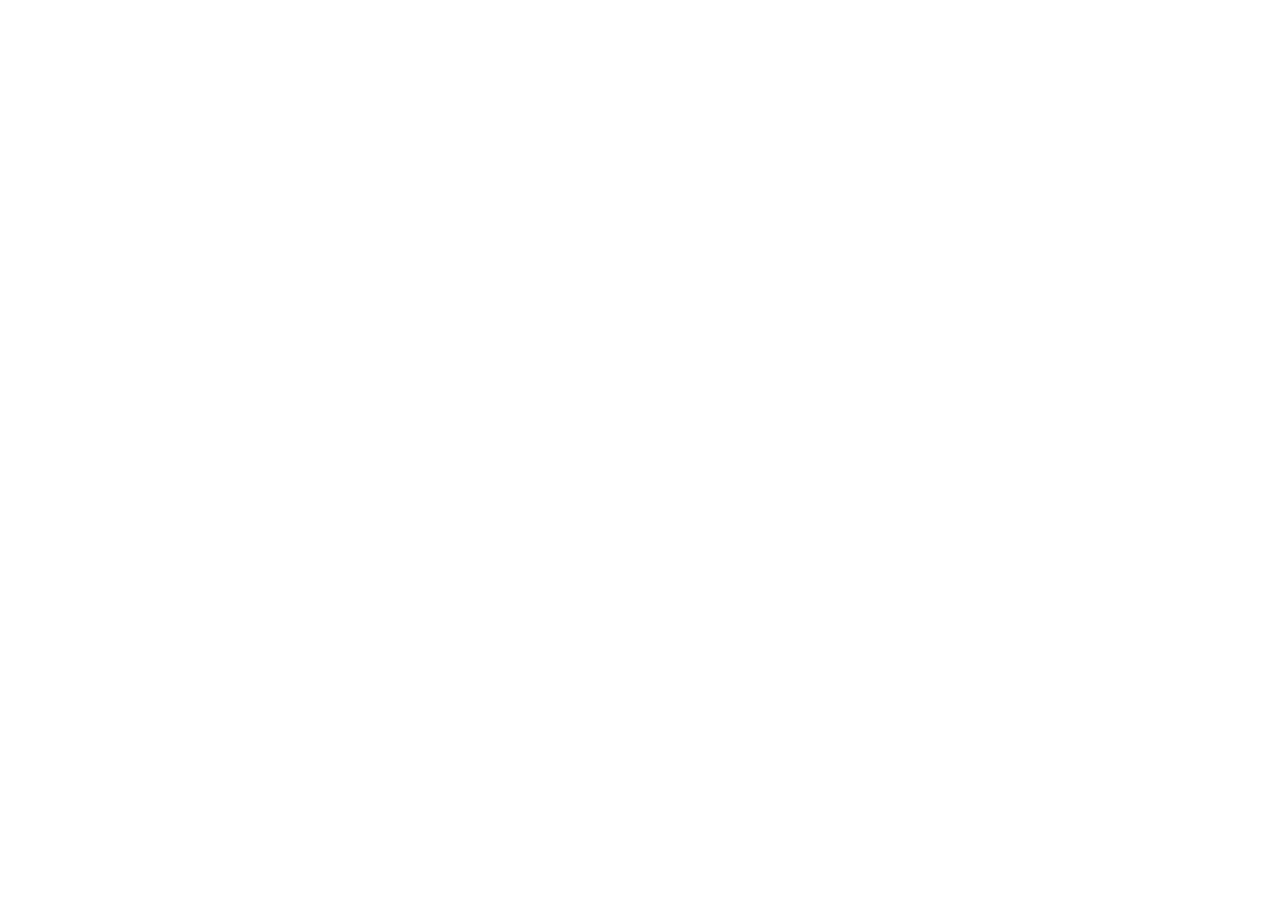
==== starter-code/index.html @ bb139bde "ATM HW Ola Alyamani" ====
<!DOCTYPE html>
<html lang="en">
<head>
    <meta charset="UTF-8">
    <meta name="viewport" content="width=device-width, initial-scale=1.0">
    <link rel="stylesheet" href="/css/main.css">
    <title>ATM Interface</title>
</head>
<body>
    <!-- Home screen, this screen is for insert card -->

    <div id="screen__pin">

    </div>
    
    <div id="screen__landing">
        
    </div>
    
    <div id="screen__withdrawal">

    </div>

    <div id="screen__deposit">

    </div>
    <div id="screen__balance">

    </div>
<script src="js/jQuery.js"></script>
<script src="js/main.js"></script>
    
</body>
</html>
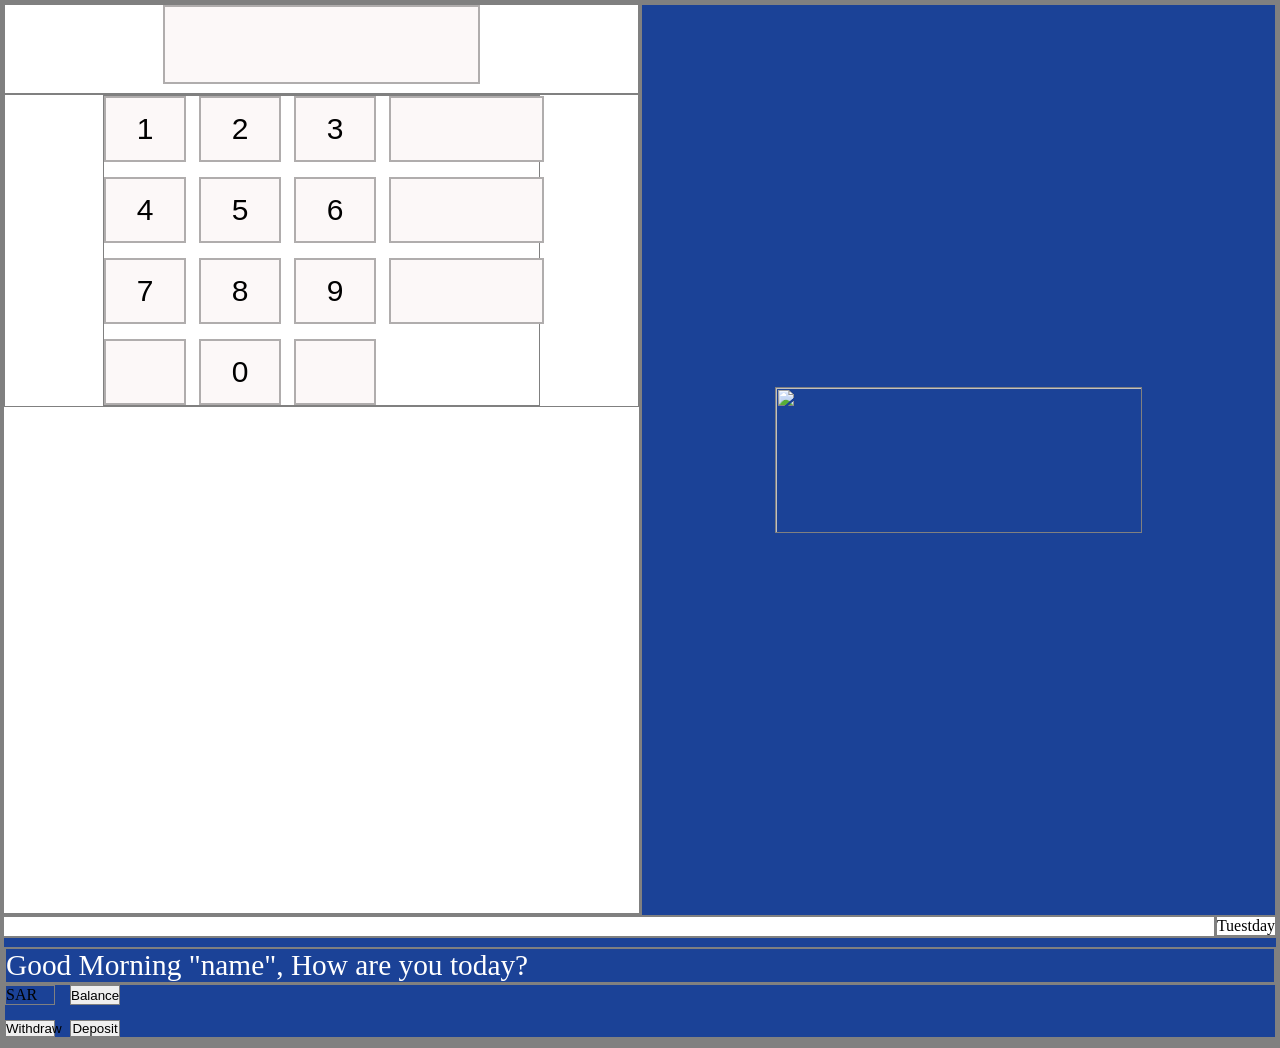
==== commit 29a5ead9: "try for date" ====
--- a/starter-code/index.html
+++ b/starter-code/index.html
@@ -1,22 +1,67 @@
 <!DOCTYPE html>
 <html lang="en">
+
 <head>
     <meta charset="UTF-8">
     <meta name="viewport" content="width=device-width, initial-scale=1.0">
-    <link rel="stylesheet" href="/css/main.css">
+    <link rel="stylesheet" href="../starter-code/css/main.css">
     <title>ATM Interface</title>
 </head>
+
 <body>
     <!-- Home screen, this screen is for insert card -->
 
     <div id="screen__pin">
+        <span id='To_Right'>
+            <span id='ThePin'>
+                <input type="text" id="inp_num">
+            </span>
+            <span id='container'>
+                <span id='pin_button'>
+                    <button class='call_number' id='1' value='1'>1</button>
+                    <button class='call_number' id='2' value='2'>2</button>
+                    <button class='call_number' id='3' value='3'>3</button>
+                    <button class="Operating_buttons cancle"></button>
+                    <button class='call_number' id='4' value='4'>4</button>
+                    <button class='call_number' id='5' value='5'>5</button>
+                    <button class='call_number' id='6' value='6'>6</button>
+                    <button class="Operating_buttons delete"></button>
+                    <button class='call_number' id='7' value='7'>7</button>
+                    <button class='call_number' id='8' value='8'>8</button>
+                    <button class='call_number' id='9' value='9'>9</button>
+                    <button class="Operating_buttons accept"></button>
+                    <div class='call_number'></div>
+                    <button class='call_number' id='0' value='0'>0</button>
+                    <div class='call_number'></div>
+                </span>
+            </span>
+        </span>
+        <span id='To_Left'>
+            <span id='Logo'>
+                <img
+                    src='https://upload.wikimedia.org/wikipedia/commons/thumb/f/f1/Al_Rajhi_Bank_Logo.svg/2000px-Al_Rajhi_Bank_Logo.svg.png'>
+            </span>
+        </span>
+    </div>
 
+    <div id="screen__landing">
+        <div id="date_time">
+            <div id="Time"></div>
+            <div id="Date">Tuestday</div>
+        </div>
+        <div id="dashborde">
+            <div id="message-tap">
+                <p>Good Morning "name", How are you today?</p>
+            </div>
+            <div id="window">
+                <span id="amount_but">SAR</span>
+                <button id="balance_but">Balance</button>
+                <button id="withdraw_but">Withdraw</button>
+                <button id="deposit_but">Deposit</button>
+            </div>
+        </div>
     </div>
-    
-    <div id="screen__landing">
-        
-    </div>
-    
+
     <div id="screen__withdrawal">
 
     </div>
@@ -27,8 +72,9 @@
     <div id="screen__balance">
 
     </div>
-<script src="js/jQuery.js"></script>
-<script src="js/main.js"></script>
-    
+    <script src="../starter-code/js/jQuery.js"></script>
+    <script src="../starter-code/js/main.js"></script>
+
 </body>
+
 </html>
--- a/starter-code/css/main.css
+++ b/starter-code/css/main.css
@@ -0,0 +1,167 @@
+* {
+  box-sizing: border-box;
+  margin: 0;
+  padding: 0;
+  border: 1px solid grey;
+}
+
+#screen__pin {
+  display: grid;
+  grid-template-columns: 50% 50%;
+  height: 57em;
+}
+
+#To_Right,
+#To_Left {
+  width: auto;
+}
+
+#Logo {
+  background-color: rgb(27, 66, 151);
+  height: 57em;
+  display: flex;
+  justify-content: center;
+  align-items: center;
+}
+
+#Logo img {
+  height: 20ex;
+  width: 50ex;
+}
+
+#ThePin,
+#container {
+  width: auto;
+  display: flex;
+  justify-content: center;
+  align-items: center;
+}
+
+#inp_num {
+  width: 20ex;
+  height: 5ex;
+  margin-bottom: 9px;
+}
+
+#pin_button {
+  display: grid;
+  grid-template-columns: 80px 80px 80px 150px;
+  gap: 15px;
+}
+
+.call_number,
+.Operating_buttons,
+#inp_num {
+  background-color: rgb(252, 248, 248);
+  border: rgba(0, 0, 0, 0.3) solid 2px;
+  font-size: 30px;
+  text-align: center;
+}
+
+.call_number {
+  width: 82px;
+  height: 66px;
+}
+
+.Operating_buttons {
+  width: 155px;
+}
+
+.Click:hover {
+  background-color: rgb(27, 66, 151);
+  color: white;
+}
+
+#command_span {
+  width: 33ex;
+  height: 66px;
+  display: flex;
+  flex-direction: column;
+  transform: translate(45ex, -43ex);
+}
+
+.command_button {
+  height: 50ex;
+  background-color: rgb(252, 248, 248);
+  border: rgba(0, 0, 0, 0.3) solid 2px;
+  margin: 11px;
+}
+
+/*#Yellow{
+    background-color: yellow;
+    height: 1ex;
+    width: 26ex;
+    margin-top: 5ex;
+    margin-left: 4px;
+    margin-right: 5px;
+}
+
+#Red{
+    background-color: red;
+    height: 1ex;
+    width: 26ex;
+    margin-top: 6ex;
+    margin-left: 4px;
+    margin-right: 5px;
+}
+
+#Green{
+    background-color: green;
+    height: 1ex;
+    width: 26ex;
+    margin-top: 6ex;
+    margin-left: 4px;
+    margin-right: 5px;
+}
+
+#intnum{
+    display: flex;
+    align-content: center;
+    float: right;
+    margin-top: 60px;
+    margin-bottom: 10px;
+}
+
+#intnum p{
+    background-color: rgb(252, 248, 248);
+    height: 60px;
+    width: 280px;
+    border: rgba(0, 0, 0, 0.3) solid 2px;
+}
+
+#cancelbut button{
+width: 50px;
+} */
+
+#date_time {
+  display: flex;
+  justify-content: flex-end;
+}
+
+#dashborde {
+  background-color: rgb(27, 66, 151);
+}
+
+#message-tap {
+  color: #ffffff;
+  margin-top: 9px;
+  font-size: 4ex;
+}
+
+#window {
+  display: grid;
+  grid-template-columns: 50px 50px;
+  gap: 15px;
+}
+
+/* #amount_but, #balance_but {
+  width: 50ex;
+  height: 30ex;
+}
+
+
+#withdraw_but, #deposit_but {
+  width: 30ex;
+  height: 20ex;
+} */
+
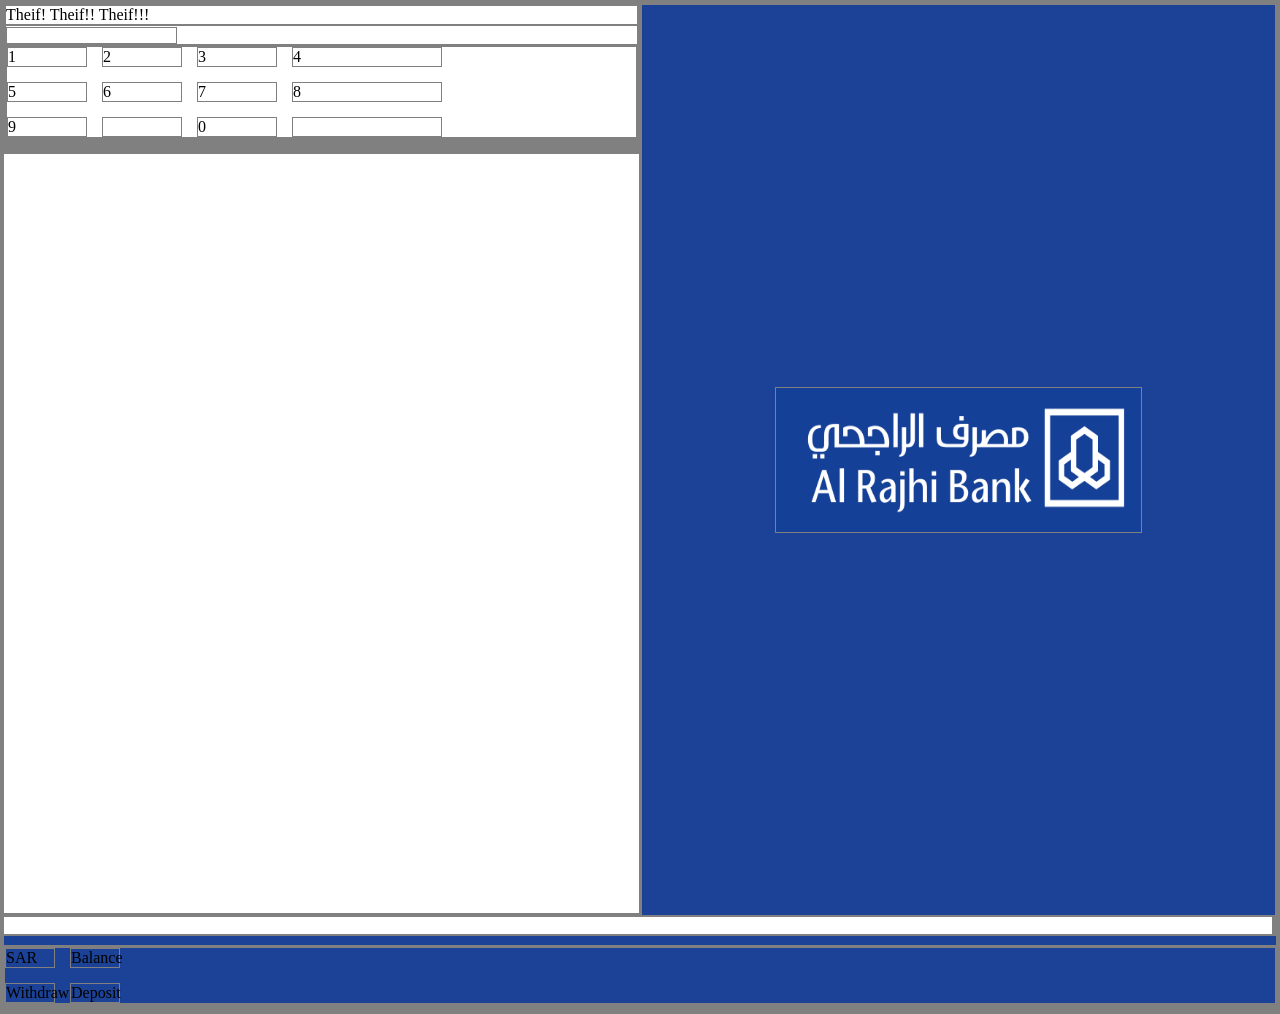
==== commit 72d39e54: "Update index.html" ====
--- a/starter-code/index.html
+++ b/starter-code/index.html
@@ -12,52 +12,74 @@
     <!-- Home screen, this screen is for insert card -->
 
     <div id="screen__pin">
-        <span id='To_Right'>
-            <span id='ThePin'>
-                <input type="text" id="inp_num">
-            </span>
-            <span id='container'>
-                <span id='pin_button'>
-                    <button class='call_number' id='1' value='1'>1</button>
-                    <button class='call_number' id='2' value='2'>2</button>
-                    <button class='call_number' id='3' value='3'>3</button>
-                    <button class="Operating_buttons cancle"></button>
-                    <button class='call_number' id='4' value='4'>4</button>
-                    <button class='call_number' id='5' value='5'>5</button>
-                    <button class='call_number' id='6' value='6'>6</button>
-                    <button class="Operating_buttons delete"></button>
-                    <button class='call_number' id='7' value='7'>7</button>
-                    <button class='call_number' id='8' value='8'>8</button>
-                    <button class='call_number' id='9' value='9'>9</button>
-                    <button class="Operating_buttons accept"></button>
-                    <div class='call_number'></div>
-                    <button class='call_number' id='0' value='0'>0</button>
-                    <div class='call_number'></div>
-                </span>
-            </span>
-        </span>
-        <span id='To_Left'>
-            <span id='Logo'>
-                <img
-                    src='https://upload.wikimedia.org/wikipedia/commons/thumb/f/f1/Al_Rajhi_Bank_Logo.svg/2000px-Al_Rajhi_Bank_Logo.svg.png'>
-            </span>
-        </span>
+        <div class='container'>
+
+            <form>
+                <p id="error_messag">Theif! Theif!! Theif!!!</p>
+
+                <div id="box">
+                    <input type="text" id="text_box" name="display">
+                </div>
+
+                <div class="selected">
+                    <div id='pin_button'>
+                            <div class="pin_num" id="1">1</div>
+                            <div class="pin_num" id="2">2</div>
+                            <div class="pin_num" id="3">3</div>
+                        
+                            <div class="pin_num" id="4">4</div>
+                            <div class="pin_num" id="5">5</div>
+                            <div class="pin_num" id="6">6</div>
+
+                            <div class="pin_num" id="7">7</div>
+                            <div class="pin_num" id="8">8</div>
+                            <div class="pin_num" id="9">9</div>
+
+                            <div class="emt_btn"></div>
+                            <div class="pin_num" id="0">0</div>
+                            <div class="emt_btn"></div>
+                    </div>
+                    <div class="opration_btn">
+                        <div id="cancel">
+                            <div id="cancel_btn_color"></div>
+                        </div>
+                        <div id="clear">
+                            <div id="clear_btn_color"></div>
+                        </div>
+                        <div id="enter">
+                            <div id="enter_btn_color"></div>
+                        </div>
+                    </div>
+                </div>
+            </form>
+        </div>
+
+        <div class="container">
+            <div id='Logo'>
+                <img src="../img/2000px-Al_Rajhi_Bank_Logo.svg.png" alt="Al_Rajhi_Bank_Logo">
+            </div>
+        </div>
     </div>
 
     <div id="screen__landing">
         <div id="date_time">
             <div id="Time"></div>
-            <div id="Date">Tuestday</div>
+            <br>
+            <div id="Date"></div>
         </div>
         <div id="dashborde">
             <div id="message-tap">
-                <p>Good Morning "name", How are you today?</p>
+                <!-- <p>Good Morning "name", How are you today?</p> -->
             </div>
             <div id="window">
-                <span id="amount_but">SAR</span>
+                <!-- <span id="amount_but">SAR</div>
                 <button id="balance_but">Balance</button>
                 <button id="withdraw_but">Withdraw</button>
-                <button id="deposit_but">Deposit</button>
+                <button id="deposit_but">Deposit</button> -->
+                <div id="amount">SAR</div>
+                <div id="balance_but">Balance</div>
+                <div id="withdraw_but">Withdraw</div>
+                <div id="deposit_but">Deposit</div>
             </div>
         </div>
     </div>
@@ -77,4 +99,4 @@
 
 </body>
 
-</html>+</html>
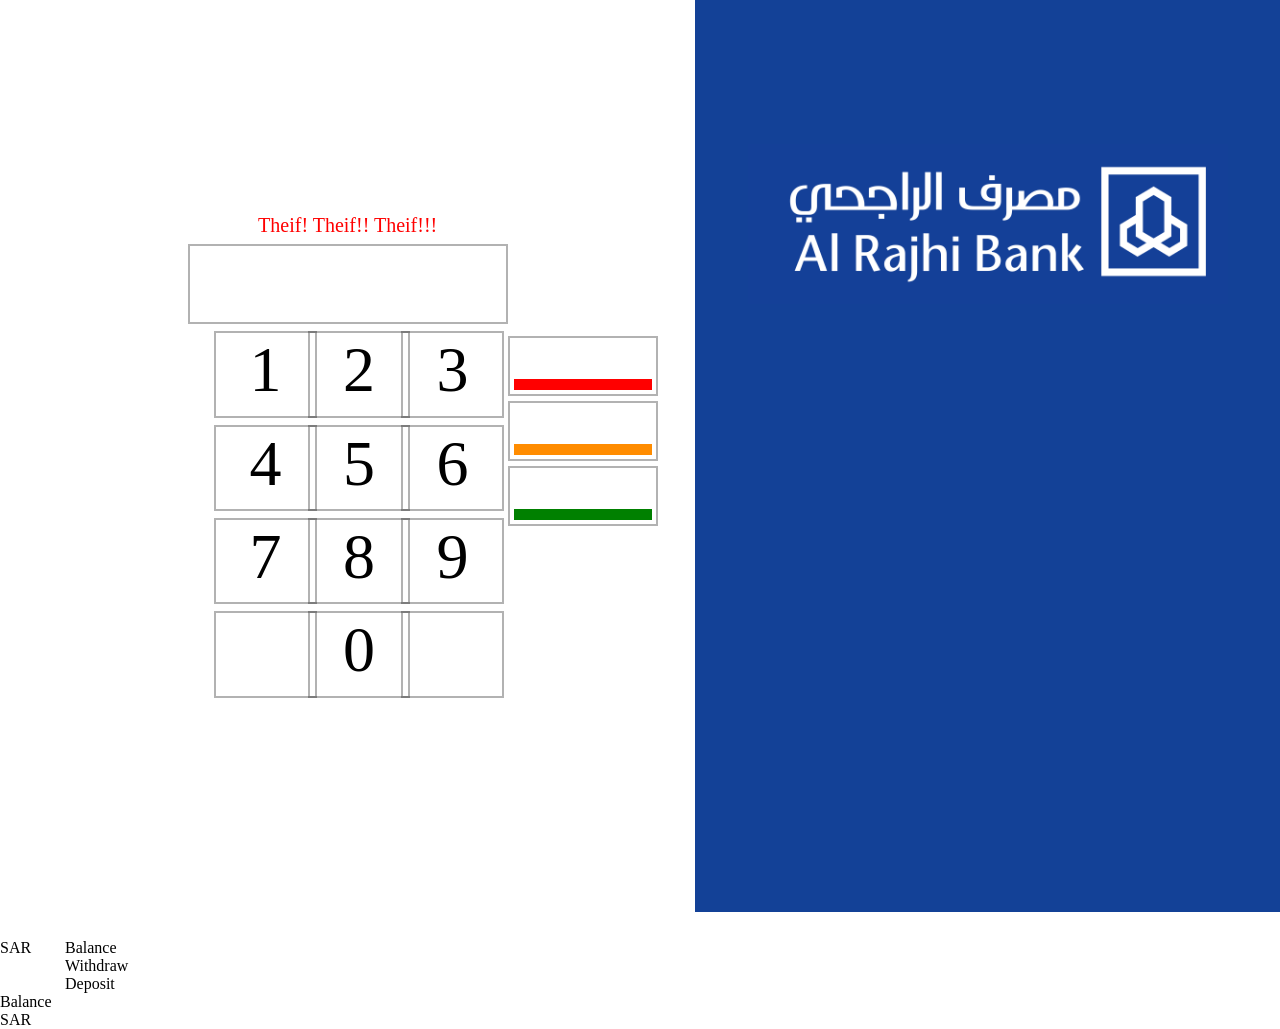
==== commit 01bf935c: "New Update index.html" ====
--- a/starter-code/index.html
+++ b/starter-code/index.html
@@ -23,23 +23,23 @@
 
                 <div class="selected">
                     <div id='pin_button'>
-                            <div class="pin_num" id="1">1</div>
-                            <div class="pin_num" id="2">2</div>
-                            <div class="pin_num" id="3">3</div>
-                        
-                            <div class="pin_num" id="4">4</div>
-                            <div class="pin_num" id="5">5</div>
-                            <div class="pin_num" id="6">6</div>
+                        <div class="pin_num" id="1">1</div>
+                        <div class="pin_num" id="2">2</div>
+                        <div class="pin_num" id="3">3</div>
 
-                            <div class="pin_num" id="7">7</div>
-                            <div class="pin_num" id="8">8</div>
-                            <div class="pin_num" id="9">9</div>
+                        <div class="pin_num" id="4">4</div>
+                        <div class="pin_num" id="5">5</div>
+                        <div class="pin_num" id="6">6</div>
 
-                            <div class="emt_btn"></div>
-                            <div class="pin_num" id="0">0</div>
-                            <div class="emt_btn"></div>
+                        <div class="pin_num" id="7">7</div>
+                        <div class="pin_num" id="8">8</div>
+                        <div class="pin_num" id="9">9</div>
+
+                        <div class="emt_btn"></div>
+                        <div class="pin_num" id="0">0</div>
+                        <div class="emt_btn"></div>
                     </div>
-                    <div class="opration_btn">
+                    <div id="opration_btn">
                         <div id="cancel">
                             <div id="cancel_btn_color"></div>
                         </div>
@@ -62,26 +62,35 @@
     </div>
 
     <div id="screen__landing">
-        <div id="date_time">
+
+        <div id="date_time_item">
+
             <div id="Time"></div>
             <br>
             <div id="Date"></div>
+
         </div>
-        <div id="dashborde">
+
+        <div id="dashboard">
+
             <div id="message-tap">
                 <!-- <p>Good Morning "name", How are you today?</p> -->
             </div>
             <div id="window">
-                <!-- <span id="amount_but">SAR</div>
-                <button id="balance_but">Balance</button>
-                <button id="withdraw_but">Withdraw</button>
-                <button id="deposit_but">Deposit</button> -->
-                <div id="amount">SAR</div>
-                <div id="balance_but">Balance</div>
-                <div id="withdraw_but">Withdraw</div>
-                <div id="deposit_but">Deposit</div>
+                <div id="anmount__screen">
+                    <!-- <div id="amount_num">50</div> -->
+                    <div id="amount">SAR</div>
+                </div>
+
+                <div id="processes__btn">
+                    <div id="balance_btn">Balance</div>
+                    <div id="withdraw_btn">Withdraw</div>
+                    <div id="deposit_btn">Deposit</div>
+                </div>
             </div>
+
         </div>
+
     </div>
 
     <div id="screen__withdrawal">
@@ -92,7 +101,14 @@
 
     </div>
     <div id="screen__balance">
-
+        <div id="balance_text">
+            <p>Balance</p>
+        </div>
+        <div id="balanc_num">
+            <!-- <div id="amount_num">50</div> -->
+            <div id="currency">SAR</div>
+        </div>
+        <div id="back_btn"></div>
     </div>
     <script src="../starter-code/js/jQuery.js"></script>
     <script src="../starter-code/js/main.js"></script>
--- a/starter-code/css/main.css
+++ b/starter-code/css/main.css
@@ -2,69 +2,103 @@
   box-sizing: border-box;
   margin: 0;
   padding: 0;
-  border: 1px solid grey;
+  /* border: 1px solid grey; */
 }
 
 #screen__pin {
   display: grid;
-  grid-template-columns: 50% 50%;
-  height: 57em;
+  grid-template-columns: repeat(2, 1fr);
+  height: 100%;
 }
 
-#To_Right,
-#To_Left {
-  width: auto;
+form{
+  display: flex;
+    flex-direction: column;
+    align-items: center;
+    justify-content: center;
+    height: 100%;
 }
 
 #Logo {
-  background-color: rgb(27, 66, 151);
+  background-color: #134197;
   height: 57em;
+  padding-top: 9rem;
+  display: flex;
+  justify-content: center;
+}
+
+#Logo img {
+  height: 10em;
+  width: 30em;
+}
+
+#error_messag {
+  color: red;
+  font-size: 20px;
+  text-align: center;
+}
+
+#box{
   display: flex;
   justify-content: center;
   align-items: center;
 }
 
-#Logo img {
-  height: 20ex;
-  width: 50ex;
+#text_box {
+  width: 20rem;
+  height: 5rem;
+  margin: 7px;
+  border: rgba(0, 0, 0, 0.3) solid 2px;
+  text-align: center;
 }
 
-#ThePin,
-#container {
-  width: auto;
-  display: flex;
-  justify-content: center;
-  align-items: center;
-}
-
-#inp_num {
-  width: 20ex;
-  height: 5ex;
-  margin-bottom: 9px;
+.selected{
+  display: grid;
+  grid-template-columns: 60% 40%;
+  margin-left: 13.4rem;
 }
 
 #pin_button {
+  font-size: 4rem;
   display: grid;
-  grid-template-columns: 80px 80px 80px 150px;
-  gap: 15px;
+  grid-template-columns: 30% 30% 30%;
+  gap: 6.9px;
 }
 
-.call_number,
-.Operating_buttons,
-#inp_num {
-  background-color: rgb(252, 248, 248);
+.pin_num,
+.emt_btn {
   border: rgba(0, 0, 0, 0.3) solid 2px;
-  font-size: 30px;
   text-align: center;
+  height: 5.4rem;
+  width: 6.4rem;
 }
 
-.call_number {
-  width: 82px;
-  height: 66px;
+#cancel,
+#clear,
+#enter {
+  width: 150px;
+  height: 60px;
+  border: rgba(0, 0, 0, 0.3) solid 2px;
+  margin: 5px;
 }
 
-.Operating_buttons {
-  width: 155px;
+#cancel_btn_color,
+#clear_btn_color,
+#enter_btn_color {
+  margin: 41px 4px 0px 4px;
+  height: 11px;
+}
+
+#cancel_btn_color {
+  background-color: red;
+}
+
+#clear_btn_color {
+  background-color: darkorange;
+}
+
+#enter_btn_color {
+  background-color: green;
 }
 
 .Click:hover {
@@ -87,52 +121,6 @@
   margin: 11px;
 }
 
-/*#Yellow{
-    background-color: yellow;
-    height: 1ex;
-    width: 26ex;
-    margin-top: 5ex;
-    margin-left: 4px;
-    margin-right: 5px;
-}
-
-#Red{
-    background-color: red;
-    height: 1ex;
-    width: 26ex;
-    margin-top: 6ex;
-    margin-left: 4px;
-    margin-right: 5px;
-}
-
-#Green{
-    background-color: green;
-    height: 1ex;
-    width: 26ex;
-    margin-top: 6ex;
-    margin-left: 4px;
-    margin-right: 5px;
-}
-
-#intnum{
-    display: flex;
-    align-content: center;
-    float: right;
-    margin-top: 60px;
-    margin-bottom: 10px;
-}
-
-#intnum p{
-    background-color: rgb(252, 248, 248);
-    height: 60px;
-    width: 280px;
-    border: rgba(0, 0, 0, 0.3) solid 2px;
-}
-
-#cancelbut button{
-width: 50px;
-} */
-
 #date_time {
   display: flex;
   justify-content: flex-end;
@@ -153,15 +141,3 @@
   grid-template-columns: 50px 50px;
   gap: 15px;
 }
-
-/* #amount_but, #balance_but {
-  width: 50ex;
-  height: 30ex;
-}
-
-
-#withdraw_but, #deposit_but {
-  width: 30ex;
-  height: 20ex;
-} */
-
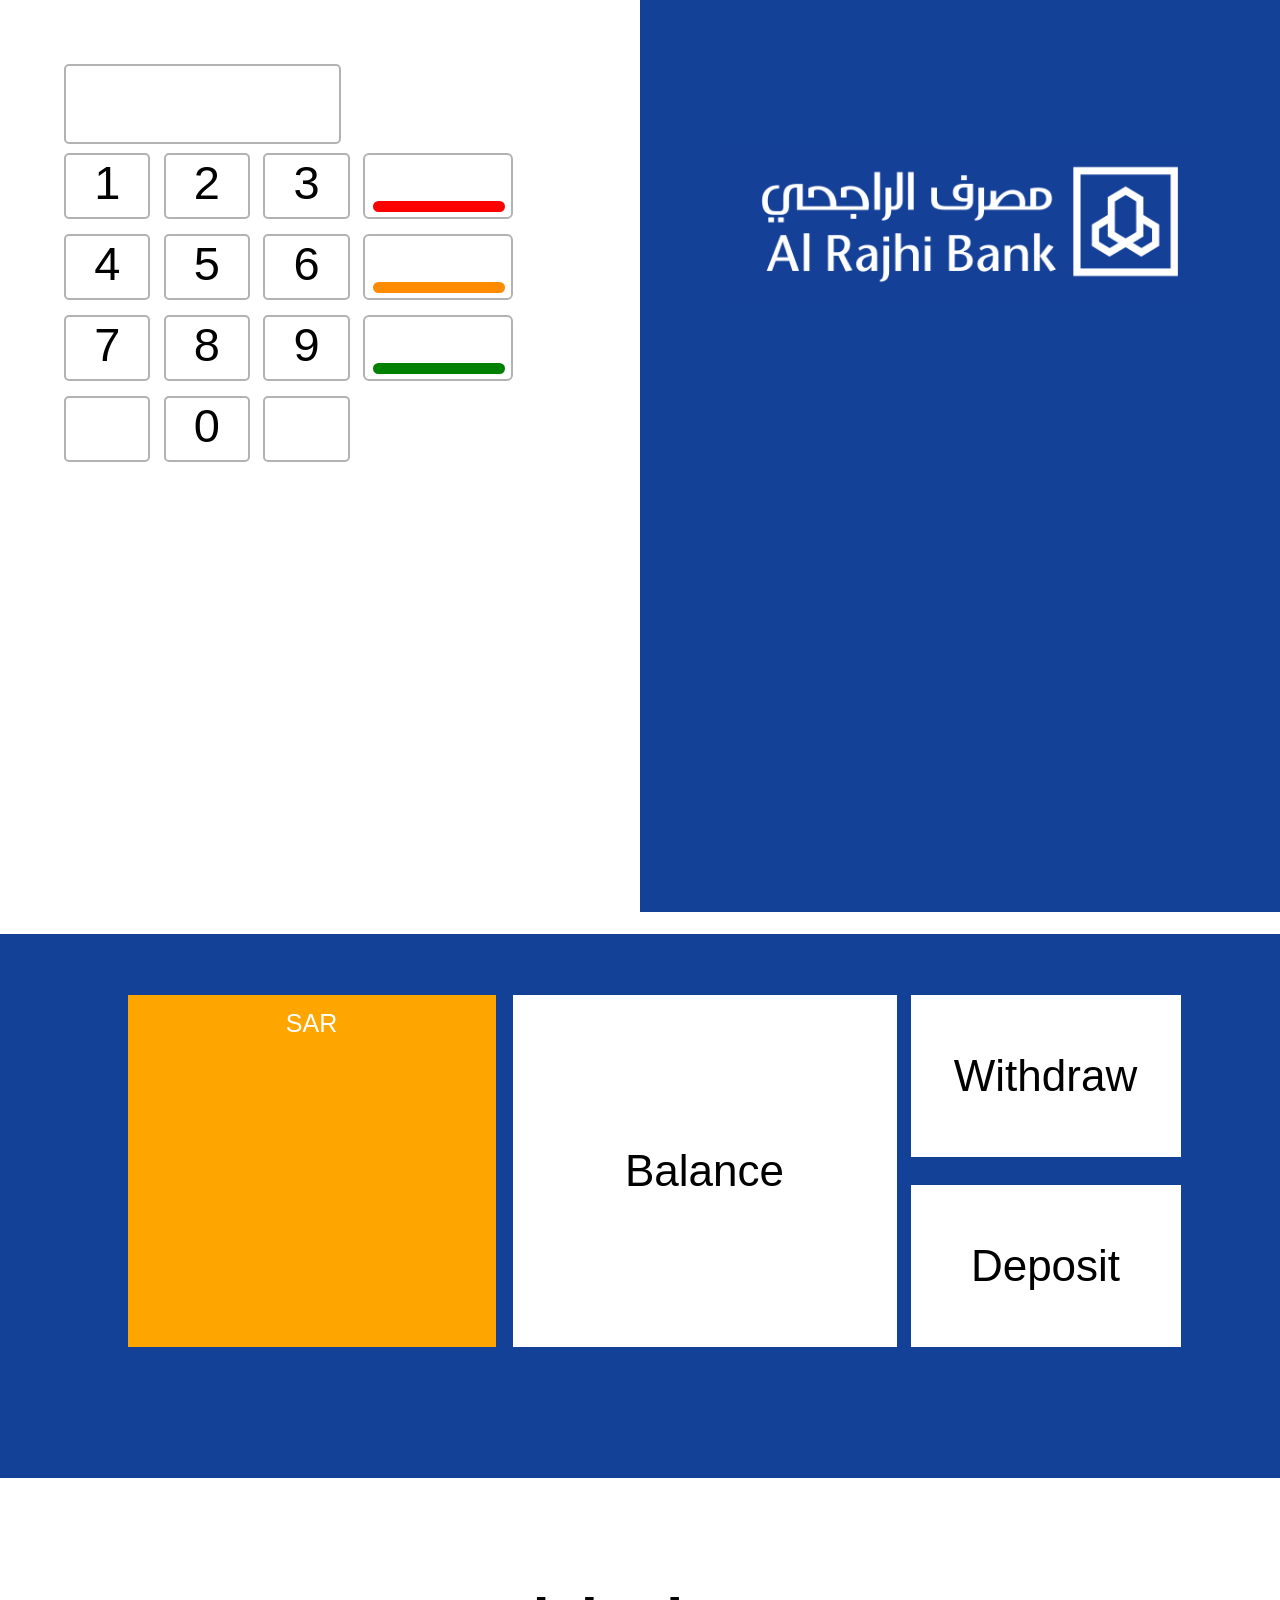
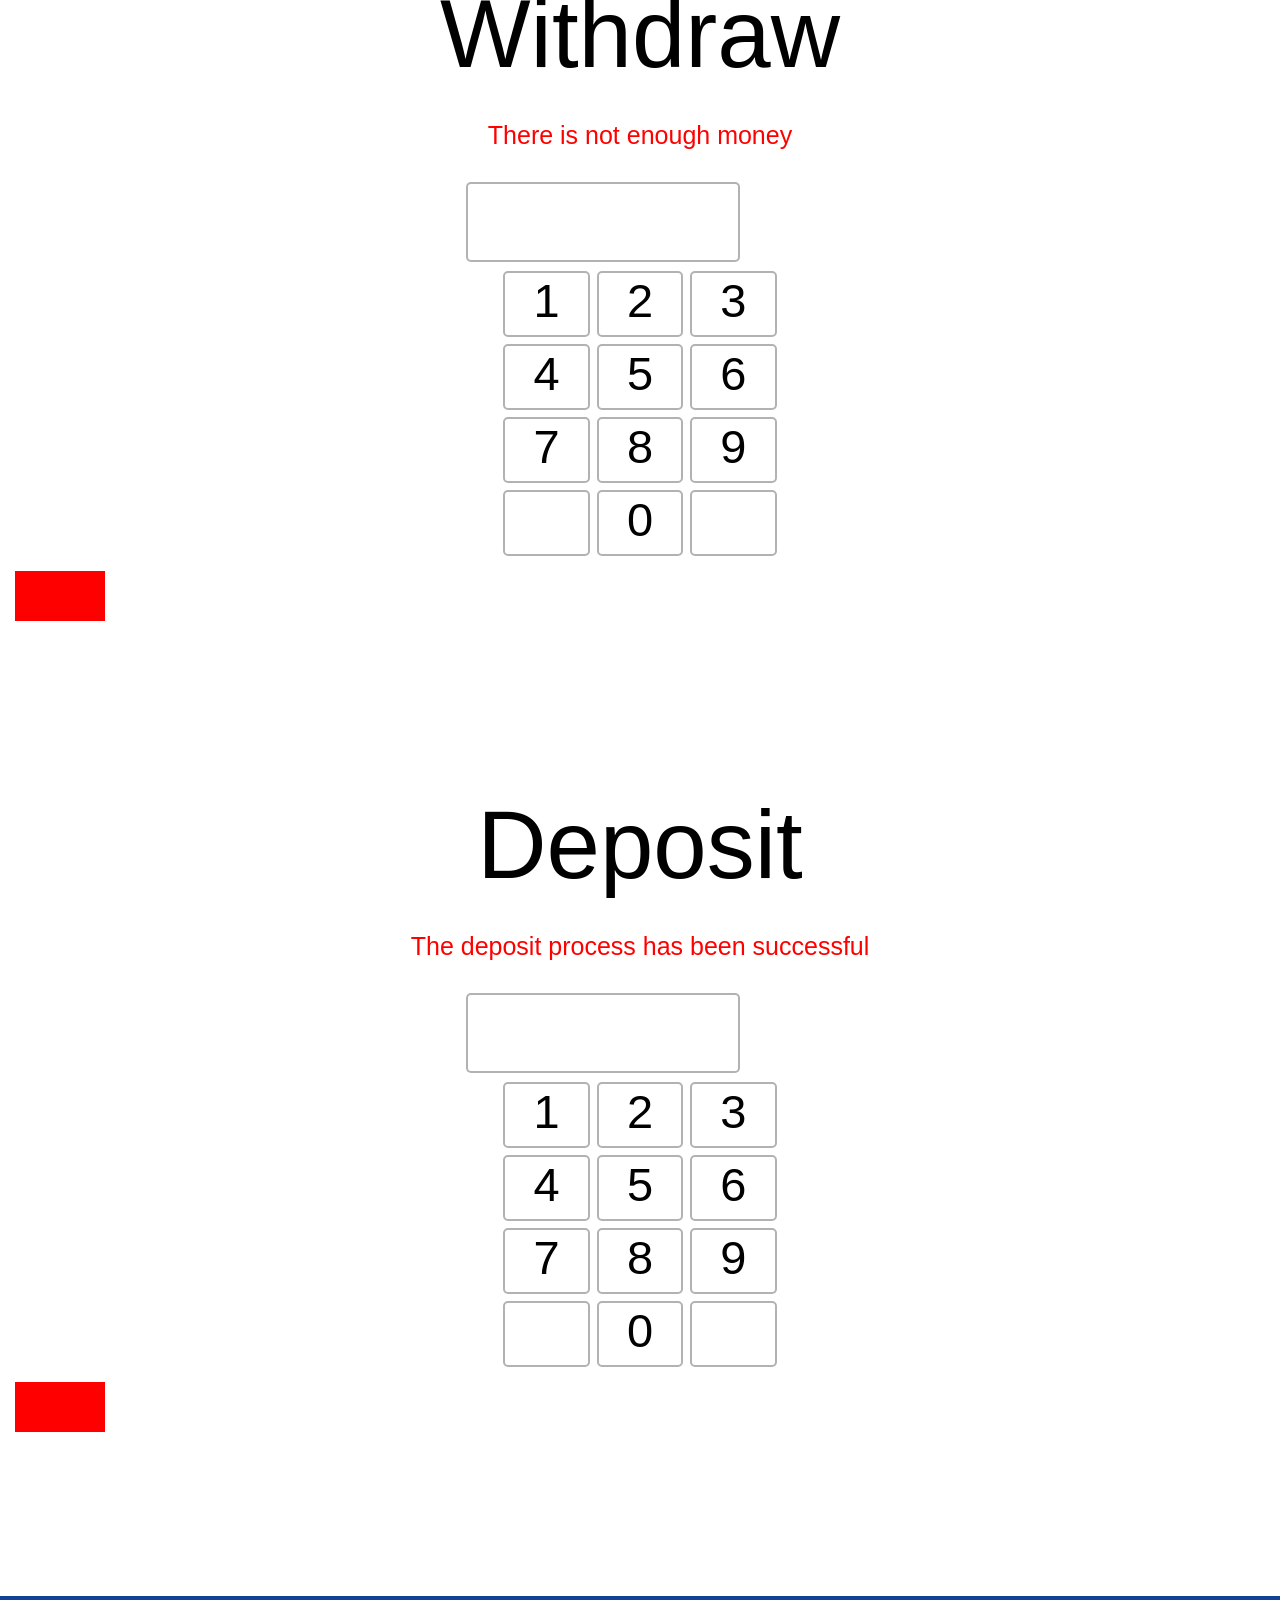
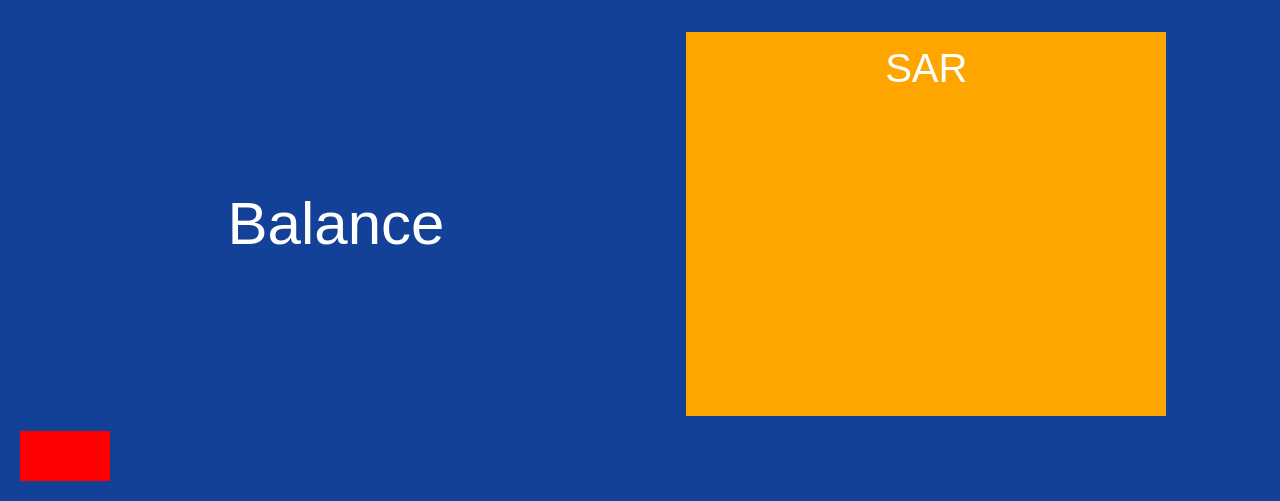
==== commit cc9ff755: "Add files via upload" ====
--- a/starter-code/index.html
+++ b/starter-code/index.html
@@ -1,118 +1,236 @@
-<!DOCTYPE html>
-<html lang="en">
-
-<head>
-    <meta charset="UTF-8">
-    <meta name="viewport" content="width=device-width, initial-scale=1.0">
-    <link rel="stylesheet" href="../starter-code/css/main.css">
-    <title>ATM Interface</title>
-</head>
-
-<body>
-    <!-- Home screen, this screen is for insert card -->
-
-    <div id="screen__pin">
-        <div class='container'>
-
-            <form>
-                <p id="error_messag">Theif! Theif!! Theif!!!</p>
-
-                <div id="box">
-                    <input type="text" id="text_box" name="display">
-                </div>
-
-                <div class="selected">
-                    <div id='pin_button'>
-                        <div class="pin_num" id="1">1</div>
-                        <div class="pin_num" id="2">2</div>
-                        <div class="pin_num" id="3">3</div>
-
-                        <div class="pin_num" id="4">4</div>
-                        <div class="pin_num" id="5">5</div>
-                        <div class="pin_num" id="6">6</div>
-
-                        <div class="pin_num" id="7">7</div>
-                        <div class="pin_num" id="8">8</div>
-                        <div class="pin_num" id="9">9</div>
-
-                        <div class="emt_btn"></div>
-                        <div class="pin_num" id="0">0</div>
-                        <div class="emt_btn"></div>
-                    </div>
-                    <div id="opration_btn">
-                        <div id="cancel">
-                            <div id="cancel_btn_color"></div>
-                        </div>
-                        <div id="clear">
-                            <div id="clear_btn_color"></div>
-                        </div>
-                        <div id="enter">
-                            <div id="enter_btn_color"></div>
-                        </div>
-                    </div>
-                </div>
-            </form>
-        </div>
-
-        <div class="container">
-            <div id='Logo'>
-                <img src="../img/2000px-Al_Rajhi_Bank_Logo.svg.png" alt="Al_Rajhi_Bank_Logo">
-            </div>
-        </div>
-    </div>
-
-    <div id="screen__landing">
-
-        <div id="date_time_item">
-
-            <div id="Time"></div>
-            <br>
-            <div id="Date"></div>
-
-        </div>
-
-        <div id="dashboard">
-
-            <div id="message-tap">
-                <!-- <p>Good Morning "name", How are you today?</p> -->
-            </div>
-            <div id="window">
-                <div id="anmount__screen">
-                    <!-- <div id="amount_num">50</div> -->
-                    <div id="amount">SAR</div>
-                </div>
-
-                <div id="processes__btn">
-                    <div id="balance_btn">Balance</div>
-                    <div id="withdraw_btn">Withdraw</div>
-                    <div id="deposit_btn">Deposit</div>
-                </div>
-            </div>
-
-        </div>
-
-    </div>
-
-    <div id="screen__withdrawal">
-
-    </div>
-
-    <div id="screen__deposit">
-
-    </div>
-    <div id="screen__balance">
-        <div id="balance_text">
-            <p>Balance</p>
-        </div>
-        <div id="balanc_num">
-            <!-- <div id="amount_num">50</div> -->
-            <div id="currency">SAR</div>
-        </div>
-        <div id="back_btn"></div>
-    </div>
-    <script src="../starter-code/js/jQuery.js"></script>
-    <script src="../starter-code/js/main.js"></script>
-
-</body>
-
-</html>
+<!DOCTYPE html>
+<html lang="en">
+
+<head>
+    <meta charset="UTF-8">
+    <meta name="viewport" content="width=device-width, initial-scale=1.0">
+    <link rel="stylesheet" href="../starter-code/css/main.css">
+    <title>ATM Interface</title>
+</head>
+
+<body>
+    <!-- Home screen, this screen is for insert card -->
+
+    <div id="screen__pin">
+        <div class='container'>
+
+            <form class="pin_form">
+                <p class="error_message hidden">Theif! Theif!! Theif!!!</p>
+
+                <div type="text" class="text_box" name="display"></div>
+
+                <div class="selected">
+                    <div class='pin_button'>
+                        <div class="pin_num" value="1" onclick="AddPin()">1</div>
+                        <div class="pin_num" value="2">2</div>
+                        <div class="pin_num" value="3">3</div>
+
+                        <div id="pin_cancel_btn">
+                            <div class="cancel_btn_color"></div>
+                        </div>
+
+                        <div class="pin_num" value="4">4</div>
+                        <div class="pin_num" value="5">5</div>
+                        <div class="pin_num" value="6">6</div>
+
+                        <div id="pin_clear_btn">
+                            <div class="clear_btn_color"></div>
+                        </div>
+
+                        <div class="pin_num" value="7">7</div>
+                        <div class="pin_num" value="8">8</div>
+                        <div class="pin_num" value="9">9</div>
+
+                        <div id="pin_enter_btn">
+                            <div class="enter_btn_color"></div>
+                        </div>
+
+                        <div class="emt_btn"></div>
+                        <div class="pin_num" value="0">0</div>
+                        <div class="emt_btn"></div>
+                    </div>
+                    <!-- <div class="operation_btn">
+                        <div id="pin_cancel_btn">
+                            <div class="cancel_btn_color"></div>
+                        </div>
+                        <div id="pin_clear_btn">
+                            <div class="clear_btn_color"></div>
+                        </div>
+                        <div id="pin_enter_btn">
+                            <div class="enter_btn_color"></div>
+                        </div>
+                    </div> -->
+                </div>
+            </form>
+        </div>
+
+        <div class="container">
+            <div id='Logo'>
+                <img src="../img/2000px-Al_Rajhi_Bank_Logo.svg.png" alt="Al_Rajhi_Bank_Logo">
+            </div>
+        </div>
+    </div>
+
+    <div id="screen__landing">
+
+        <div class="date_time_item">
+
+            <div class="Time"></div>
+            <br>
+            <div class="Date"></div>
+
+        </div>
+
+        <div class="dashboard">
+
+            <div class="message-tap">
+                <!-- <p>Good Morning "name", How are you today?</p> -->
+            </div>
+            <div class="window">
+                <div class="anmount__screen">
+                    <div id="anmount_num"></div>
+                    <div class="currency">SAR</div>
+                </div>
+
+                <div class="processes__btn">
+                    <div id="balance_btn">Balance</div>
+                    <div id="withdraw_btn">Withdraw</div>
+                    <div id="deposit_btn">Deposit</div>
+                </div>
+            </div>
+
+        </div>
+
+    </div>
+
+    <div id="screen__withdrawal">
+        <div class='container'>
+
+            <div class="withdrawal_title">
+                <p>Withdraw</p>
+            </div>
+
+            <form class="withdra_form">
+                <p class="warning_message">There is not enough money</p>
+
+                <input type="text" class="text_box" name="display">
+
+                <div class="withdra_pin_selected">
+                    <div class='pin_button'>
+                        <div class="pin_num" value="1">1</div>
+                        <div class="pin_num" value="2">2</div>
+                        <div class="pin_num" value="3">3</div>
+
+                        <div class="pin_num" value="4">4</div>
+                        <div class="pin_num" value="5">5</div>
+                        <div class="pin_num" value="6">6</div>
+
+                        <div class="pin_num" value="7">7</div>
+                        <div class="pin_num" value="8">8</div>
+                        <div class="pin_num" value="9">9</div>
+
+                        <div class="emt_btn"></div>
+                        <div class="pin_num" value="0">0</div>
+                        <div class="emt_btn"></div>
+                    </div>
+
+                    <!-- <div class="operation_btn">
+                        <div id="withdraw_cancel_btn">
+                            <div class="cancel_btn_color"></div>
+                        </div>
+                        <div id="withdraw_clear_btn">
+                            <div class="clear_btn_color"></div>
+                        </div>
+                        <div id="withdraw_enter_btn">
+                            <div class="enter_btn_color"></div>
+                        </div>
+                    </div> -->
+                </div>
+            </form>
+            <div id="withdraw_back_btn"></div>
+        </div>
+    </div>
+
+    <div id="screen__deposit">
+        <div class="container">
+
+            <div class="deposit_title">
+                <p>Deposit</p>
+            </div>
+
+            <form action="" class="deposit_form">
+                <p class="deposit_message">The deposit process has been successful</p>
+
+                <input type="text" class="text_box">
+
+                <div class="deposit_pin_selected">
+                    <div class="pin_button">
+                        <div class="pin_num" value="1">1</div>
+                        <div class="pin_num" value="2">2</div>
+                        <div class="pin_num" value="3">3</div>
+
+                        <div class="pin_num" value="4">4</div>
+                        <div class="pin_num" value="5">5</div>
+                        <div class="pin_num" value="6">6</div>
+
+                        <div class="pin_num" value="7">7</div>
+                        <div class="pin_num" value="8">8</div>
+                        <div class="pin_num" value="9">9</div>
+
+                        <div class="emt_btn"></div>
+                        <div class="pin_num" value="0">0</div>
+                        <div class="emt_btn"></div>
+                    </div>
+
+                    <!-- <div class="operation_btn">
+                        <div id="deposit_cancel_btn">
+                            <div class="cancel_btn_color"></div>
+                        </div>
+                        <div id="deposit_clear_btn">
+                            <div class="clear_btn_color"></div>
+                        </div>
+                        <div id="deposit_enter_btn">
+                            <div class="enter_btn_color"></div>
+                        </div>
+                    </div> -->
+                </div>
+            </form>
+            <div id="deposit_back_btn"></div>
+        </div>
+    </div>
+
+    <div id="screen__balance">
+
+        <div class="date_time_item">
+
+            <div class="Time"></div>
+            <br>
+            <div class="Date"></div>
+
+        </div>
+        <div id="balance__dashboard">
+
+            <div class="message-tap">
+                <!-- <p>Good Morning "name", How are you today?</p> -->
+            </div>
+
+            <div class="balance_box">
+                <div class="balance_text">
+                    <p>Balance</p>
+                </div>
+                <div class="balance_screen">
+                    <div id="balance_num"></div>
+                    <div class="currency">SAR</div>
+                </div>
+            </div>
+            <div id="balance_back_btn"></div>
+        </div>
+
+    </div>
+
+    <script src="../starter-code/js/jQuery.js"></script>
+    <script src="../starter-code/js/main.js"></script>
+
+</body>
+
+</html>
--- a/starter-code/css/main.css
+++ b/starter-code/css/main.css
@@ -1,143 +1,324 @@
-* {
-  box-sizing: border-box;
-  margin: 0;
-  padding: 0;
-  /* border: 1px solid grey; */
-}
-
-#screen__pin {
-  display: grid;
-  grid-template-columns: repeat(2, 1fr);
-  height: 100%;
-}
-
-form{
-  display: flex;
-    flex-direction: column;
-    align-items: center;
-    justify-content: center;
-    height: 100%;
-}
-
-#Logo {
-  background-color: #134197;
-  height: 57em;
-  padding-top: 9rem;
-  display: flex;
-  justify-content: center;
-}
-
-#Logo img {
-  height: 10em;
-  width: 30em;
-}
-
-#error_messag {
-  color: red;
-  font-size: 20px;
-  text-align: center;
-}
-
-#box{
-  display: flex;
-  justify-content: center;
-  align-items: center;
-}
-
-#text_box {
-  width: 20rem;
-  height: 5rem;
-  margin: 7px;
-  border: rgba(0, 0, 0, 0.3) solid 2px;
-  text-align: center;
-}
-
-.selected{
-  display: grid;
-  grid-template-columns: 60% 40%;
-  margin-left: 13.4rem;
-}
-
-#pin_button {
-  font-size: 4rem;
-  display: grid;
-  grid-template-columns: 30% 30% 30%;
-  gap: 6.9px;
-}
-
-.pin_num,
-.emt_btn {
-  border: rgba(0, 0, 0, 0.3) solid 2px;
-  text-align: center;
-  height: 5.4rem;
-  width: 6.4rem;
-}
-
-#cancel,
-#clear,
-#enter {
-  width: 150px;
-  height: 60px;
-  border: rgba(0, 0, 0, 0.3) solid 2px;
-  margin: 5px;
-}
-
-#cancel_btn_color,
-#clear_btn_color,
-#enter_btn_color {
-  margin: 41px 4px 0px 4px;
-  height: 11px;
-}
-
-#cancel_btn_color {
-  background-color: red;
-}
-
-#clear_btn_color {
-  background-color: darkorange;
-}
-
-#enter_btn_color {
-  background-color: green;
-}
-
-.Click:hover {
-  background-color: rgb(27, 66, 151);
-  color: white;
-}
-
-#command_span {
-  width: 33ex;
-  height: 66px;
-  display: flex;
-  flex-direction: column;
-  transform: translate(45ex, -43ex);
-}
-
-.command_button {
-  height: 50ex;
-  background-color: rgb(252, 248, 248);
-  border: rgba(0, 0, 0, 0.3) solid 2px;
-  margin: 11px;
-}
-
-#date_time {
-  display: flex;
-  justify-content: flex-end;
-}
-
-#dashborde {
-  background-color: rgb(27, 66, 151);
-}
-
-#message-tap {
-  color: #ffffff;
-  margin-top: 9px;
-  font-size: 4ex;
-}
-
-#window {
-  display: grid;
-  grid-template-columns: 50px 50px;
-  gap: 15px;
-}
+* {
+  box-sizing: border-box;
+  margin: 0;
+  padding: 0;
+  font-family: 'Trebuchet MS', 'Lucida Sans Unicode', 'Lucida Grande', 'Lucida Sans', Arial, sans-serif;
+}
+
+#screen__pin {
+  display: grid;
+  grid-template-columns: repeat(2, 1fr);
+  height: 100%;
+}
+
+.pin_form {
+  height: 100%;
+  width: 83%;
+  margin: 4rem;
+}
+
+#Logo {
+  background-color: #134197;
+  height: 57rem;
+  padding-top: 9rem;
+  display: flex;
+  justify-content: center;
+}
+
+#Logo img {
+  height: 10em;
+  width: 30em;
+}
+
+.error_message {
+  color: red;
+  font-size: 20px;
+  margin: 0.4rem 0;
+  padding: 0.6rem 0 0 2rem;
+}
+
+.hidden {
+  display: none;
+}
+
+.text_box {
+  width: 277px;
+  height: 80px;
+  margin-bottom: 9px;
+  border: rgba(0, 0, 0, 0.3) solid 2px;
+  text-align: center;
+  border-radius: 5px;
+  outline: 0;
+  cursor: pointer;
+  font-size: 25px;
+}
+
+.pin_button {
+  font-size: 47px;
+  display: grid;
+  grid-template-columns: 15% 15% 15% 30%;
+  row-gap: 15px;
+  column-gap: 20px;
+}
+
+.pin_num,
+.emt_btn {
+  border: rgba(0, 0, 0, 0.3) solid 2px;
+  text-align: center;
+  height: 66px;
+  width: 5.4rem;
+  border-radius: 5px;
+}
+/* 
+.operation_btn {
+  float: right;
+} */
+
+#pin_cancel_btn,
+#pin_clear_btn,
+#pin_enter_btn,
+#withdraw_cancel_btn,
+#withdraw_clear_btn,
+#withdraw_enter_btn,
+#deposit_cancel_btn,
+#deposit_clear_btn,
+#deposit_enter_btn {
+  width: 150px;
+  height: 66px;
+  border: rgba(0, 0, 0, 0.3) solid 2px;
+  border-radius: 6px;
+}
+
+.cancel_btn_color,
+.clear_btn_color,
+.enter_btn_color {
+  position: relative;
+  top: 46px;
+  left: 8px;
+  height: 11px;
+  width: 132px;
+  border-radius: 10px;
+}
+
+.cancel_btn_color {
+  background-color: red;
+}
+
+.clear_btn_color {
+  background-color: darkorange;
+}
+
+.enter_btn_color {
+  background-color: green;
+}
+
+.Click:hover {
+  background-color: rgb(27, 66, 151);
+  color: white;
+}
+
+#command_span {
+  width: 33ex;
+  height: 66px;
+  display: flex;
+  flex-direction: column;
+  transform: translate(45ex, -43ex);
+}
+
+.command_button {
+  height: 50ex;
+  background-color: rgb(252, 248, 248);
+  border: rgba(0, 0, 0, 0.3) solid 2px;
+  margin: 11px;
+}
+
+/* Landing Screen */
+
+#screen__landing {
+  height: 40rem;
+}
+
+.date_time_item {
+  display: flex;
+  justify-content: flex-end;
+  padding-right: 13px;
+  gap: 5px;
+}
+
+.Time,
+.Date {
+  font-size: 17px;
+  margin: 14px 0 8px 0;
+}
+
+.dashboard {
+  background-color: #134197;
+  height: 34rem;
+  padding: 15px;
+}
+
+.message-tap {
+  color: #ffffff;
+  margin: 1.9rem 1.7rem;
+  font-size: 4ex;
+}
+
+.window {
+  padding: 1rem;
+  height: 24rem;
+  display: flex;
+  justify-content: center;
+}
+
+.anmount__screen {
+  width: 23rem;
+  height: 22rem;
+  background-color: orange;
+  text-align: center;
+  font-size: 25px;
+  margin-right: 17px;
+  float: left;
+}
+
+#anmount_num,
+#balance_num {
+  font-size: 150px;
+  margin: 14px 0 8px 0;
+}
+
+.processes__btn {
+  text-align: center;
+  display: grid;
+  grid-template-columns: 60% 50%;
+  grid-template-rows: 30px 30px;
+  grid-auto-flow: column;
+  column-gap: 14px;
+  row-gap: 10rem;
+  width: 40rem;
+}
+
+#balance_btn,
+#withdraw_btn,
+#deposit_btn {
+  background-color: #ffffff;
+  display: flex;
+  justify-content: center;
+  align-items: center;
+  font-size: 44px;
+}
+
+#balance_btn {
+  width: 100%;
+  height: 22rem;
+  grid-column: 1;
+  grid-row: 1 / 3;
+}
+
+#withdraw_btn,
+#deposit_btn {
+  width: 270px;
+  height: 162px;
+}
+
+/* Withdrawal Screen And Deposti Screen*/
+
+#screen__withdrawal,
+#screen__deposit {
+  height: 49rem;
+}
+
+.withdrawal_title,
+.deposit_title {
+  text-align: center;
+  font-size: 6rem;
+  margin: 1.7rem 0;
+}
+
+.withdra_form,
+.deposit_form {
+  height: 100%;
+  margin: 0 8rem;
+}
+
+.withdra_pin_selected,
+.deposit_pin_selected {
+  display: flex;
+  justify-content: center;
+}
+
+.withdra_pin_selected .pin_button,
+.deposit_pin_selected .pin_button {
+  display: grid;
+  grid-template-columns: repeat(3, 1fr);
+  row-gap: 7px;
+  column-gap: 7px;
+}
+
+.withdra_form .text_box,
+.deposit_form .text_box {
+  display: flex;
+  justify-content: center;
+  align-items: center;
+  position: relative;
+  left: 21.1rem;
+  width: 274px;
+}
+
+.warning_message,
+.deposit_message {
+  color: red;
+  font-size: 25px;
+  margin: 2rem;
+  text-align: center;
+}
+
+/* Screen Balance */
+
+#balance__dashboard {
+  background-color: #134197;
+  height: 100%;
+  padding: 5px;
+}
+
+.balance_box {
+  height: 60%;
+  text-align: center;
+  display: flex;
+  justify-content: center;
+  align-items: center;
+  column-gap: 8rem;
+}
+
+.balance_text {
+  width: 35%;
+  height: 20rem;
+  font-size: 60px;
+  float: left;
+  display: flex;
+  justify-content: center;
+  align-items: center;
+}
+
+.balance_screen {
+  background-color: orange;
+  width: 30rem;
+  height: 24rem;
+  font-size: 40px;
+  float: right;
+}
+
+#anmount_num,
+.balance_text,
+#balance_num,
+.currency {
+  color: #fff;
+}
+
+#withdraw_back_btn,
+#deposit_back_btn,
+#balance_back_btn {
+  width: 90px;
+  height: 50px;
+  background-color: red;
+  margin: 15px;
+}
